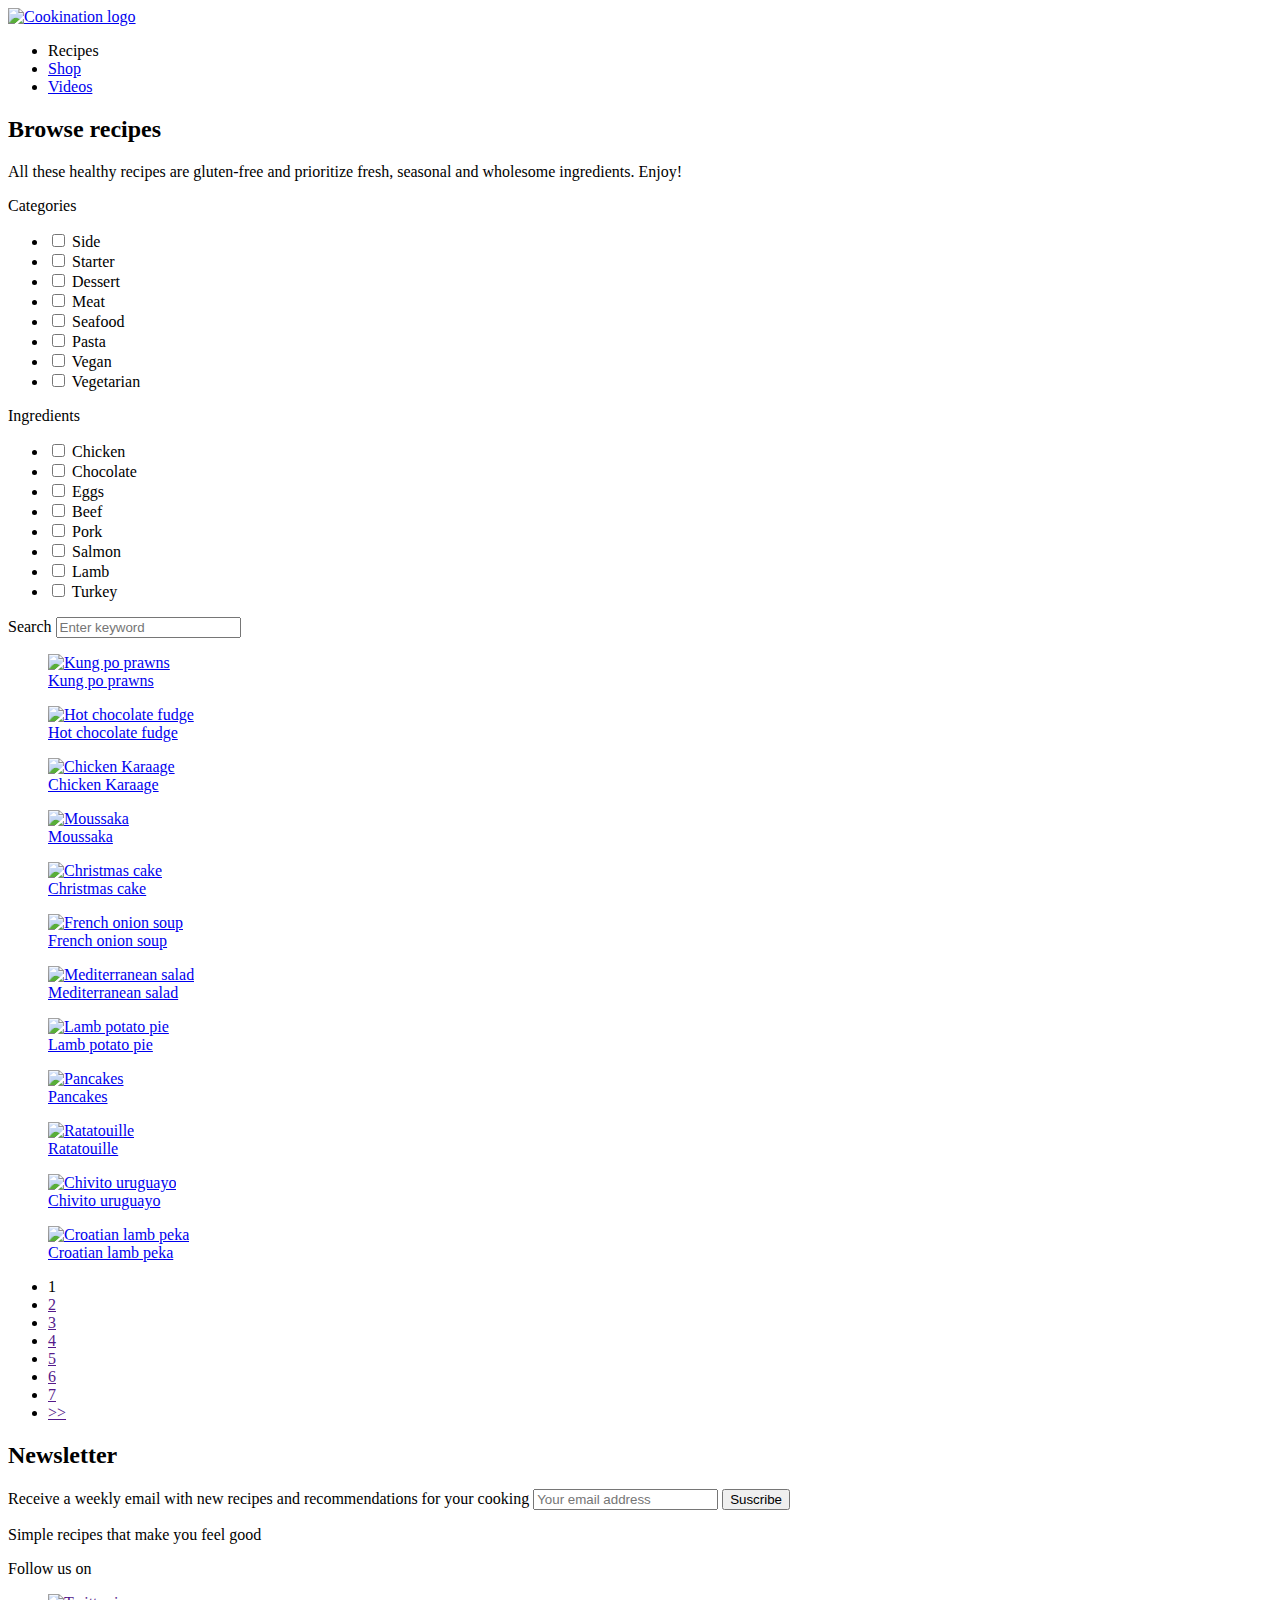
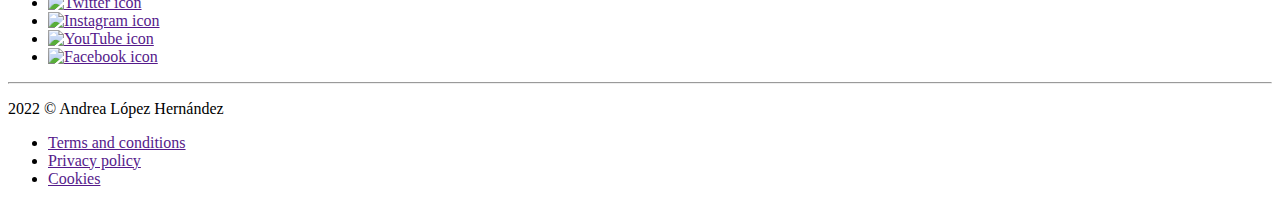
==== recipes.html @ 48779b2d "Add files via upload" ====
<!DOCTYPE html>
<html lang="en">
  <head>
    <meta charset="utf-8">
    <meta name="viewport" content="width=device-width, initial-scale=1">

    <title>Cookination - Recipes</title>

    <link rel="preconnect" href="https://fonts.googleapis.com">
    <link rel="preconnect" href="https://fonts.gstatic.com" crossorigin>
    <link href="https://fonts.googleapis.com/css2?family=Montserrat:wght@400;600;900&display=swap" rel="stylesheet">
    <link rel="stylesheet" href="css/style.css">

    <!-- las tres siguientes líneas son un truco para obtener elementos semánticos de HTML5 que funcionan en versiones de Internet Explorer antiguas -->
    <!--[if lt IE 9]>
      <script src="https://cdnjs.cloudflare.com/ajax/libs/html5shiv/3.7.3/html5shiv.js"></script>
    <![endif]-->
  </head>

  <body id="container_BODY_recipes_shop">
    <header>
      <nav>
        <a href="index.html"><img id="logo" src="img/logos/logo.png" alt="Cookination logo" title="Cookination"></a>
        <ul>
          <li class="current">Recipes</li>
          <li><a href="shop.html">Shop</a></li>
          <li><a href="videos.html">Videos</a></li>
        </ul>
       </nav>
      </header>

      <main id="container_MAIN_recipes_shop">
       <section id="pictures_section">

        <h2>Browse recipes</h2>
        <p>All these healthy recipes are gluten-free and prioritize fresh, seasonal and wholesome ingredients. Enjoy!</p>

        <div id="RECIPES_SHOP">
          <aside>
            <span>Categories</span>
            <ul>
              <li>
               <input type="checkbox" id="side" name="1_side" value="1_side">
               <label for="side">Side</label></li>

              <li>
                <input type="checkbox" id="starter" name="2_starter" value="2_starter">
                <label for="starter">Starter</label>
                </li>

              <li>
                <input type="checkbox" id="dessert" name="3_dessert" value="3_dessert">
                <label for="dessert">Dessert</label>
                
              </li>
              <li>
                <input type="checkbox" id="meat" name="4_meat" value="4_meat">
                <label for="meat">Meat</label>
                
              </li>
              <li>
                <input type="checkbox" id="seafood" name="5_seafood" value="5_seafood">
                <label for="seafood">Seafood</label>
                
              </li>
              <li>
                <input type="checkbox" id="pasta" name="6_pasta" value="6_pasta">
                <label for="pasta">Pasta</label>
                
              </li>
              <li>
                <input type="checkbox" id="vegan" name="7_vegan" value="7_vegan">
                <label for="vegan">Vegan</label>
              </li>
           
              <li>
                <input type="checkbox" id="vegetarian" name="8_vegetarian" value="8_vegetarian">
                <label for="vegetarian">Vegetarian</label>
              </li>
            </ul>

            <span>Ingredients</span>
            <ul>
              <li>
                <input type="checkbox" id="chicken" name="1_chicken" value="1_chicken">
                <label for="chicken">Chicken</label>
              </li>

              <li>
                <input type="checkbox" id="chocolate" name="2_chocolate" value="2_chocolate">
                <label for="chocolate">Chocolate</label>
              </li>

              <li>
                <input type="checkbox" id="eggs" name="3_eggs" value="3_eggs">
                <label for="eggs">Eggs</label>
              </li>

              <li>
                <input type="checkbox" id="beef" name="4_beef" value="4_beef">
                <label for="beef">Beef</label>
              </li>

              <li>
                <input type="checkbox" id="pork" name="5_pork" value="5_pork">
                <label for="pork">Pork</label>
              </li>

              <li>
                <input type="checkbox" id="salmon" name="6_salmon" value="6_salmon">
                <label for="salmon">Salmon</label>
              </li>

              <li>
                <input type="checkbox" id="lamb" name="7_lamb" value="7_lamb">
                <label for="lamb">Lamb</label>
              </li>

              <li>
                <input type="checkbox" id="turkey" name="8_turkey" value="8_turkey">
                <label for="turkey">Turkey</label>
              </li>
            </ul>

            <form id="recipes_shop_search">
              <span>Search</span>
              <input type="search" name="q" placeholder="Enter keyword">
            </form>
          </aside>

        <div class="two_and_three_columns">
          <a href="#">
          <figure>
            <img src="img/meals/kung-po.jpg" alt="Kung po prawns" title="Kung po prawns">
            <figcaption>Kung po prawns</figcaption>
          </figure>
        </a>
          
        <a href="#">
          <figure>
            <img src="img/meals/chocolate-fudge.jpg" alt="Hot chocolate fudge" title="Hot chocolate fudge">
            <figcaption>Hot chocolate fudge</figcaption>
          </figure>
        </a>

        <a href="#">
          <figure>
            <img src="img/meals/chicken-karaage.jpg" alt="Chicken Karaage" title="Chicken Karaage">
            <figcaption>Chicken Karaage</figcaption>
          </figure>
        </a>

        <a href="#">
          <figure>
            <img src="img/meals/moussaka.jpg" alt="Moussaka" title="Moussaka">
            <figcaption>Moussaka</figcaption>
          </figure>
        </a>

        <a href="#">
          <figure>
            <img src="img/meals/christmas-cake.jpg" alt="Christmas cake" title="Christmas cake">
            <figcaption>Christmas cake</figcaption>
          </figure>
        </a>

        <a href="#">
          <figure>
            <img src="img/meals/french-onion.jpg" alt="French onion soup" title="French onion soup">
            <figcaption>French onion soup</figcaption>
          </figure>
        </a>

        <a href="#">
          <figure>
            <img src="img/meals/mediterranean-pasta.jpg" alt="Mediterranean salad" title="Mediterranean salad">
            <figcaption>Mediterranean salad</figcaption>
          </figure>
        </a>

        <a href="#">
          <figure>
            <img src="img/meals/lamb-potato-pie.jpg" alt="Lamb potato pie" title="Lamb potato pie">
            <figcaption>Lamb potato pie</figcaption>
          </figure>
        </a>

        <a href="#">
          <figure>
            <img src="img/meals/pancakes.jpg" alt="Pancakes" title="Pancakes">
            <figcaption>Pancakes</figcaption>
          </figure>
        </a>

        <a href="#">
          <figure>
            <img src="img/meals/ratatouille.jpg" alt="Ratatouille" title="Ratatouille">
            <figcaption>Ratatouille</figcaption>
          </figure>
        </a>

        <a href="#">
        <figure>
          <img src="img/meals/chivito.jpg" alt="Chivito uruguayo" title="Chivito uruguayo">
          <figcaption>Chivito uruguayo</figcaption>
        </figure>
        </a>

        <a href="#">
        <figure>
          <img src="img/meals/lamb-peka.jpg" alt="Croatian lamb peka" title="Croatian lamb peka">
          <figcaption>Croatian lamb peka</figcaption>
        </figure>
        </a>
        </div>
       
       <div id="pages">
       <ul>
        <li>1</li>
        <li><a href="">2</a></li>
        <li><a href="">3</a></li>
        <li><a href="">4</a></li>
        <li><a href="">5</a></li>
        <li><a href="">6</a></li>
        <li><a href="">7</a></li>
        <li><a href="">>></a></li>
      </ul>
    </div>
  </div>
  </section>
      </main>

      <section id="newsletter">
        <h2>Newsletter</h2>
        <form>
          <label for="user_email">Receive a weekly email with new recipes and recommendations for your cooking</label>
            <input type="email" id="user_email" name="newsletter_user_mail" placeholder="Your email address">
            <button type="submit">Suscribe</button>
          </form>
      </section>
    
      <footer>
        <div id="black_footer">
          <p>Simple recipes that make you feel good</p>
          <div id="social_media">
          <p>Follow us on</p>
          <ul>
            <li><a href=""><img src="img/icons/twitter.svg" alt="Twitter icon"></a></li>
            <li><a href=""><img src="img/icons/instagram.svg" alt="Instagram icon"></a></li>
            <li><a href=""><img src="img/icons/youtube.svg" alt="YouTube icon"></a></li>
            <li><a href=""><img src="img/icons/facebook.svg" alt="Facebook icon"></a></li>
          </ul>
        </div>
  
        <hr>
        
        <p><time datetime="2022">2022</time> © Andrea López Hernández</p>
        <ul id="terms_list">
          <li><a href="">Terms and conditions</a></li>
          <li><a href="">Privacy policy</a></li>
          <li><a href="">Cookies</a></li>
        </ul>
      </div>
      </footer>
  </body>
</html>
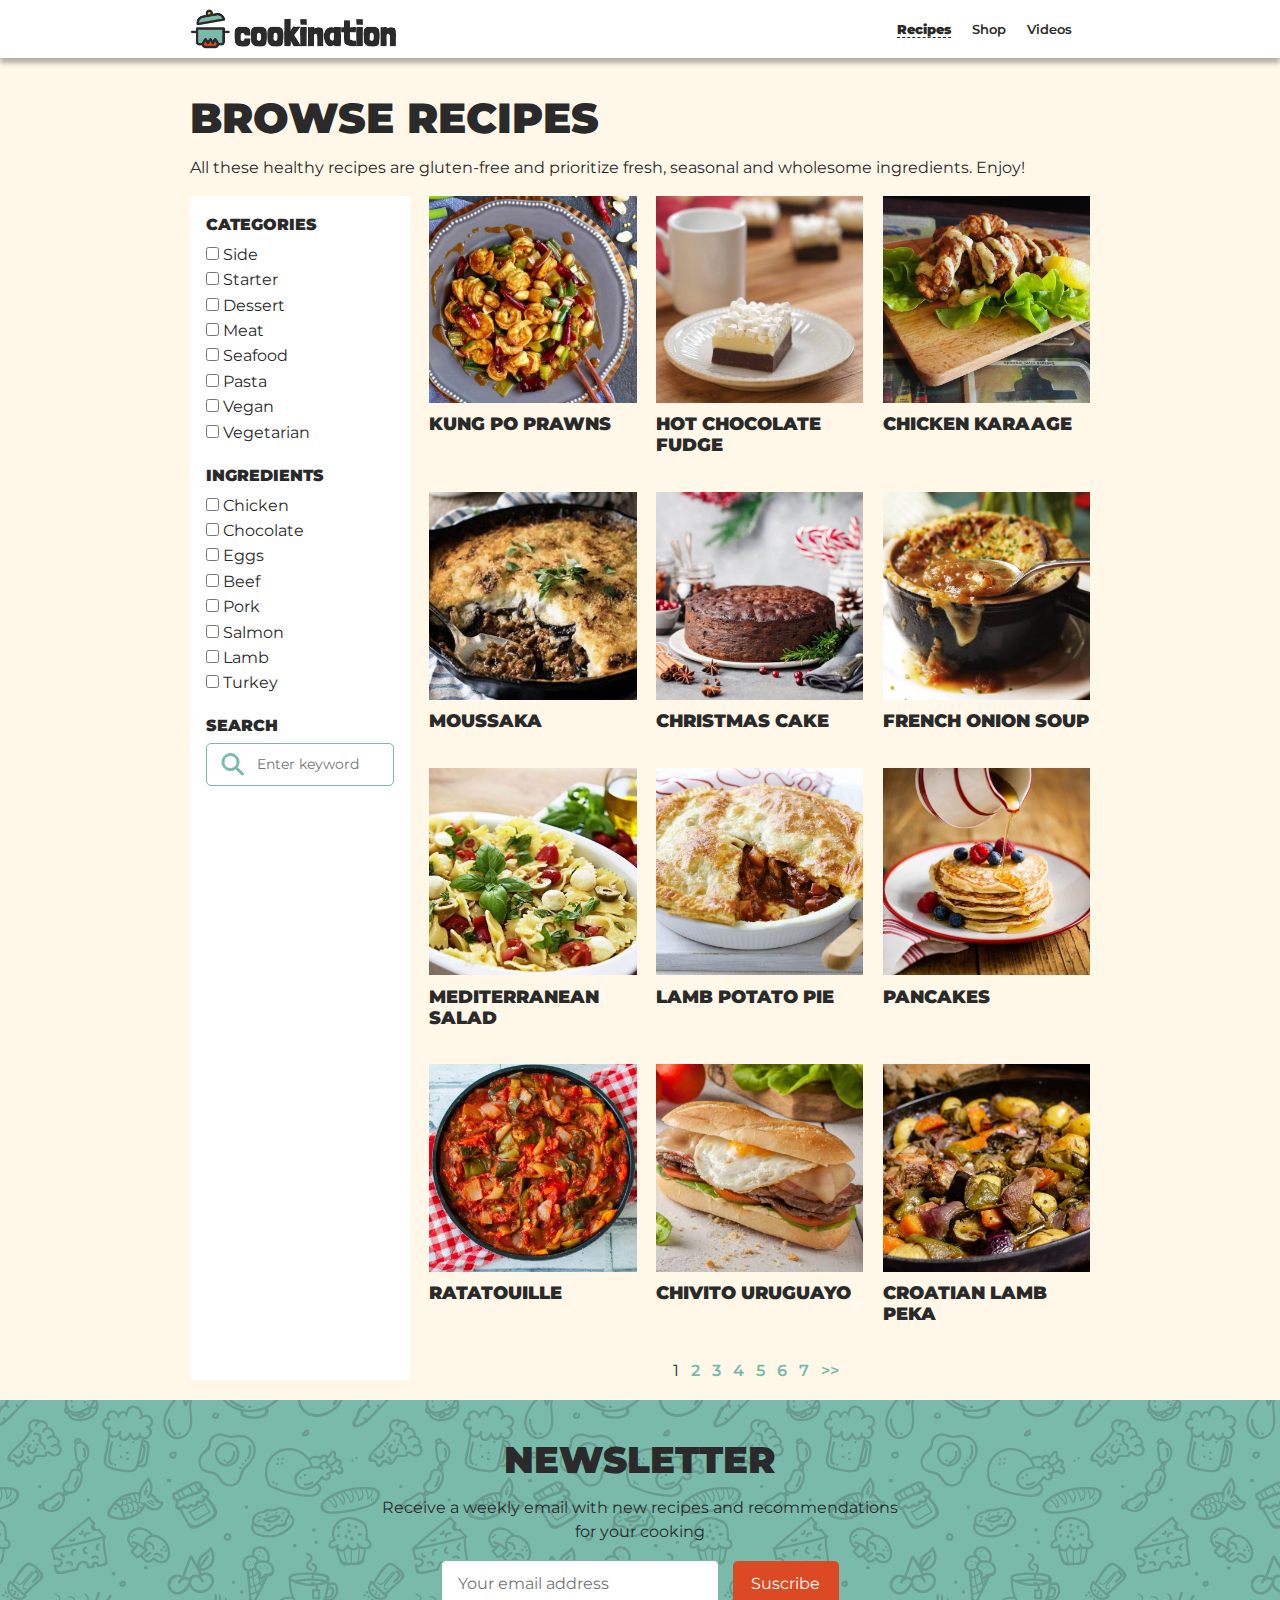
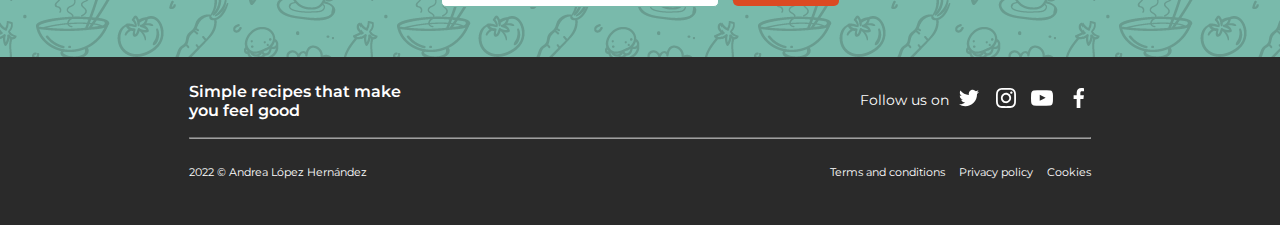
==== commit f1522e01: "Update recipes.html" ====
--- a/recipes.html
+++ b/recipes.html
@@ -215,7 +215,7 @@
         </div>
        
        <div id="pages">
-       <ul>
+       <ol>
         <li>1</li>
         <li><a href="">2</a></li>
         <li><a href="">3</a></li>
@@ -224,7 +224,7 @@
         <li><a href="">6</a></li>
         <li><a href="">7</a></li>
         <li><a href="">>></a></li>
-      </ul>
+      </ol>
     </div>
   </div>
   </section>
@@ -263,4 +263,4 @@
       </div>
       </footer>
   </body>
-</html>+</html>
--- a/css/style.css
+++ b/css/style.css
@@ -0,0 +1,843 @@
+/*Cambios comunes*/
+* {
+    margin: 0;
+    padding: 0;
+    font-family: 'Montserrat', 'Arial Black', sans-serif; 
+}
+
+html, 
+a {
+    color: #2A2A2A;
+}
+
+body {
+    background-color: #FFF7E8;
+}
+
+ul {
+    list-style-type: none;
+    }
+
+a {
+    text-decoration: none;
+    }
+
+header {
+    grid-area: header;
+    position: fixed;
+    z-index: 1000;
+    width: 100%;
+    box-shadow: 0px 5px 5px rgba(0,0,0,0.3);
+    }
+        
+nav {
+    background-color: #FFFFFF;
+    }
+    
+nav img {
+    width: 11em;
+    display: block;
+    margin: auto;
+    padding-top: 0.5em;
+    }
+
+nav ul {
+    padding-top: 0.6em;
+    padding-bottom: 0.5em;
+}
+
+nav li {
+    margin-right: 1.4em;
+}
+
+nav li, 
+footer li {
+    display: inline;
+    }
+    
+nav a {
+    font-weight: 600;
+    }
+
+nav a:hover {
+    color: #79BAAB;
+}
+
+#newsletter {
+    background-color: #79BAAB;
+    grid-area: newsletter;
+    display: block;
+    position: relative;
+    z-index: 0;
+}
+
+#newsletter:before {
+    content: "";
+    background-image: url("../img/doodle.png");
+    opacity: 0.2;
+    top: 0;
+    left: 0;
+    bottom: 0;
+    right: 0;
+    position: absolute;
+    z-index: -1; 
+}  
+
+#newsletter h2,
+#newsletter form {
+    color: #2A2A2A;
+    text-align: center;
+    position: relative;
+    z-index: 1;
+}
+
+#newsletter h2 {
+    padding-top: 1em;
+    margin-bottom: 0.4em;
+}
+
+#newsletter form {
+    margin: 0 auto;
+    max-width: 85vw;
+}
+
+#newsletter label {
+    font-size: 1rem;
+    line-height: 1.5em;
+    display: block;
+}
+
+#newsletter input {
+    color: grey;
+    border-color: lightgray;
+    width: 11em;
+    height: 2.8em;
+    padding-left: 1em;
+    margin-top: 1em;
+    margin-right: 0.6em;
+}
+
+#newsletter button {
+    background-color: #DC4A23;
+    border: none;
+    border-radius: 5px;
+    color: #FFFFFF;
+    width: 6.6em;/*110px;*/
+    height: 2.8em;
+    cursor: pointer;
+}
+
+#newsletter form, 
+#newsletter button {
+    margin-bottom: 1.6em;
+}
+
+#newsletter button:hover {
+    background-color: #EB9781;  
+}
+ 
+#newsletter button:active {
+    background-color: #FFFFFF;
+    color: #EB9781;
+}
+
+footer, 
+footer a {
+    color: #FFFFFF;
+}
+
+footer {
+    grid-area: footer;
+    background-color: #2A2A2A;
+}
+
+#social_media,
+#recipes_shop_search input {
+    font-size: 0.9rem;
+}
+
+#social_media p {
+    font-weight: 400;
+    margin-bottom: 1em;
+    padding-top: 1em;
+}
+
+#social_media ul {
+    margin-bottom: 1em;
+}
+
+#social_media li {
+    padding-left: 0.6em;
+}
+
+#social_media a:hover {
+    opacity: 0.7;
+    cursor: pointer;
+}
+
+footer p:first-child {
+    font-weight: 600;
+    padding-top: 1.5em;
+    margin-bottom: 0;
+}
+
+footer hr {
+    opacity: 0.6;
+}
+
+footer hr + p {
+    font-weight: 400;
+}
+
+footer hr + p, 
+#terms_list {
+    font-size: 0.7rem;
+    padding-top: 1em;
+}
+
+#terms_list li {
+    padding-right: 1em;
+}
+
+#terms_list a:hover {
+    color: #79BAAB;
+}
+
+/*Index.html*/
+
+#container_index {
+    margin: 0 auto;
+    display: grid;
+    grid-template-columns: 1fr;
+    grid-template-rows: 1fr 5fr auto 4fr 3fr;
+    grid-template-areas: 
+    "header"
+    "introsection"
+    "main"
+    "newsletter"
+    "footer";
+}
+
+main {
+    max-width: 95vw;
+    grid-area: main;
+    padding-bottom: 0;
+}
+
+#container_index_main {
+    margin: 0 auto;
+    display: grid;
+    grid-template-columns: 1fr;
+    grid-template-rows: auto auto auto;
+    grid-template-areas: 
+    "pictures"
+    "shop"
+    "pick";
+}
+
+#pictures_section h2:first-child {
+    margin-top: 1em;
+}
+
+main section {
+    margin-bottom: 1em;
+}
+
+#intro_section {
+    grid-area: introsection;
+    background-image: url("../img/knife-bg.jpg");
+    background-repeat: no-repeat;
+    background-size: cover;
+    display: flex;
+    align-items: center;
+    justify-content: center;
+}
+
+#intro_section h1 {
+    font-size: 3rem;
+    padding-top: 1em;
+}
+
+#intro_section input,
+#pick_of_the_week a,
+#newsletter input,
+#recipes_shop_search input {
+    border: 1px solid #79BAAB;
+    border-radius: 5px;
+    background-color: #FFFFFF;
+}
+
+#intro_section form {
+    margin: 2em auto;
+}
+
+
+#intro_section input,
+#pick_of_the_week h2,
+#newsletter input,
+#newsletter button {
+    font-size: 1rem;
+}
+
+#intro_section input,
+#recipes_shop_search input {
+    background-image: url("../img/icons/search.svg");
+    background-repeat: no-repeat;
+    background-position: 1em;
+    padding: 0 3.2em;
+}
+
+#intro_section input {
+    display: block;
+    margin: auto;
+    height: 3.5em;
+}
+
+#intro_section > div {
+    width: 92vw;
+}
+
+#pictures_section {
+    grid-area: pictures;
+}
+
+nav ul,
+h1,
+h2,
+footer p,
+footer ul {
+    text-align: center;
+}
+
+h2 {  
+    font-size: 2.3rem;
+}
+
+.deco_line {
+    display: flex;
+    flex-direction: row;
+    padding-bottom: 1em /*40px*/;
+}
+
+h2.deco_line:before, 
+h2.deco_line:after {
+    content: "";
+    flex: 1 ;
+    border-bottom: 3px solid #2A2A2A;
+    margin: auto;
+  }
+
+h2.deco_line:before {
+    margin-right: 15px;
+  }
+
+h2.deco_line:after {
+    margin-left: 15px
+  }
+
+h2, 
+.two_columns figcaption,
+.two_and_three_columns figcaption,
+aside span,
+.video_h3 {
+    text-transform: uppercase;
+    font-weight: 900;
+}
+
+#pictures_section img {
+    margin-bottom: 0.4em;
+}
+
+figcaption {
+    font-size: 1.1rem;
+    margin-bottom: 1em;
+}
+
+.two_columns a:hover,
+.two_and_three_columns a:hover {
+    color: #79BAAB;
+    opacity: 0.8;
+}
+
+.two_columns a:active,
+.two_and_three_columns a:active {
+    opacity: 0.5;
+}
+
+.two_columns,
+.two_and_three_columns {
+    display: grid;
+    grid-template-columns: 1fr 1fr;
+    grid-gap: 1.2em;
+    justify-content: center;
+}
+
+.two_columns img,
+.two_and_three_columns img {
+    width: 100%;
+    max-height: 100%;
+}
+
+section#shop_section {
+    display: flex;
+    align-items: center;
+    justify-content: center;
+    grid-area: shop;
+    background-image: url("../img/shop-bg.jpg");
+    background-size: cover;
+    text-align: center;
+}
+
+#shop_section div {
+    background-color: #FFFFFF;
+    /*max-width: 60%;
+    max-height: 50%;*/
+    box-shadow: 5px 5px 5px rgba(0,0,0,0.3);
+    margin: 3em 1.5em;
+    padding: 2em 3em/*50px 60px*/;
+    line-height: 1.6rem;
+}
+
+#shop_section h2 {
+    padding-bottom: 0.5em;
+}
+
+#shop_section p + p {
+    margin-top: 1em;
+}
+
+#shop_section a {
+    color: #DC4A23;
+    font-weight: 600;
+}
+
+#shop_section a:hover {
+    color:#EB9781;
+}
+
+#shop_section p:last-child {
+    margin-bottom: 2em;
+}
+
+section#pick_of_the_week {
+    grid-area: pick;
+    display: grid;
+    grid-template-columns: 1fr;
+    grid-template-rows: 2fr;
+}
+
+#pick_of_the_week h2{
+    font-weight: 400;
+    text-align: left;
+    padding-top: 2em;
+}
+
+#pick_of_the_week img {
+    width: 100%;
+    max-height: 100%;
+}
+
+#pick_of_the_week h3 {
+    font-size: 2.3rem;
+}
+
+#pick_of_the_week p {
+    line-height: 1.5rem;
+    margin-top: 0.7em/*10px*/;
+}
+
+#pick_of_the_week p + p {
+    margin: 1.7em/*30px*/ 0;
+}
+
+#pick_of_the_week a {
+    padding: 0.8em 1.6em;
+    color: #79BAAB;
+    /*margin-bottom: 2em;*/
+}
+
+#pick_of_the_week a:hover {
+    background-color: #79BAAB;
+    color: #FFFFFF;
+}
+
+/* Media queries index.html */
+
+/*tablet*/
+@media screen and (min-width: 768px) {
+    #newsletter label {
+        margin: 0 auto;
+        width: 35em/*560px*/;
+    }
+    #newsletter input {
+        width: 15em;
+    }
+}
+
+/*Desktop*/
+@media screen and (min-width: 1024px) {
+    #container_index_main{
+        max-width: 900px;
+        margin: 0 auto;
+    }
+
+    header {
+        background-color: #FFFFFF;
+        /*position: fixed;*/
+        /*margin: 0;*/
+    }
+
+    nav {
+        max-width: 900px;
+        margin: 0 auto;
+        display: grid;
+        grid-template-columns: 1fr 1fr;
+        grid-template-areas: "nav_img nav_ul";
+        align-items: center;
+    }
+
+    nav img {
+        grid-area: nav_img;
+        width: 208px;/*13em;*/
+        /*padding-top: 0.5em;
+        padding-bottom: 0.5em;*/
+        padding: 0.5em 0;
+        margin: 0;
+        }
+    
+    nav ul {
+        grid-area: nav_ul;
+        text-align: right;
+        font-size: 0.8rem;
+    }
+
+    #container_index {
+        /*display: grid;*/
+        /*grid-template-columns: 1fr;*/
+        grid-template-rows: 0.1fr 1.5fr auto 1fr 0.55fr;
+    }
+
+    /*#container_index_main {
+        /*display: grid;*/
+        /*grid-template-columns: auto;
+        grid-template-rows: auto auto auto;
+    }*/
+   
+    #intro_section input {
+        width: 360px;/*20em;*/
+    }
+
+    #intro_section h1 {
+        margin: 0 auto;
+        width: 460px;/*10em;*/
+    }
+
+    .two_columns {
+        grid-template-columns: 1fr 1fr 1fr 1fr;
+        grid-gap: 1em;
+        /*margin: 0 auto;*/
+    }
+
+    #shop_section div {
+        max-height: 45%;
+        max-width: 50%;
+    }
+
+    /*#shop_section p:last-child {
+    margin-bottom: 2em;
+    }*/
+
+    #pick_of_the_week > div {
+        display: grid;
+        grid-template-columns: 1fr 1fr;
+        grid-gap: 1.2em;
+        align-items: center;
+        justify-content: center;
+        /*margin: 0 auto;*/
+    }
+
+    #newsletter label {
+        width: 530px;
+    }
+
+    #newsletter input {
+        width: 260px;
+    }
+
+    #black_footer {
+        max-width: 900px;
+        margin: auto;
+        display: grid;
+        grid-template-columns: 1fr 1fr;
+        grid-template-rows: 1fr 0.3fr 0.6fr;
+        grid-template-areas: 
+        "simple_recipes social_media"
+        "hr hr"
+        "student_name terms_and_conditions";
+        align-items: center;
+        justify-content: center;
+    }
+
+    #black_footer > p:first-child {
+        grid-area: simple_recipes;
+        width: 50%;
+    }
+
+    #black_footer > p {
+        text-align: left;
+        /*align-items: center;*/
+        padding-top: 1em;
+    }
+
+    #black_footer ul {
+        text-align: right;
+        /*align-items: center;
+        justify-content: center;*/
+    }
+
+    div#social_media {
+        grid-area: social_media;
+        display: flex;
+        flex-direction: row;
+        align-items: center;
+        justify-content: flex-end;
+        margin-top: 1em;
+    }
+
+    #social_media ul {
+        padding-top: 1em;
+    }
+
+    /*#social_media li {
+        display: inline-flex;
+    }*/
+
+    footer hr {
+        margin: auto;
+        grid-area: hr;
+        /*height: 0;*/
+        width: 900px;
+    }
+
+    footer hr + p {
+        grid-area: student_name;
+    }
+
+    footer hr + ul {
+        grid-area: terms_and_conditions;
+    }
+
+    #terms_list li:last-child {
+        padding-right: 0;
+    }
+}
+
+/*recipes.html / shop.html */
+
+.current {
+    /*color: #2A2A2A;*/
+    border-bottom: 1px dashed #2A2A2A;
+    font-weight: 900;
+}
+
+#container_BODY_recipes_shop {
+    display: grid;
+    grid-template-columns: 1fr;
+    grid-template-rows: 0.2fr auto 1fr 0.80fr/*0.75fr*/;
+    grid-template-areas:
+    "header"
+    "main_recipes_shop"
+    "newsletter"
+    "footer";
+}
+
+#container_MAIN_recipes_shop {
+    margin: 0 auto;
+    grid-area: main_recipes_shop;
+}
+
+#RECIPES_SHOP {
+    display: grid;
+    grid-template-columns: 0 1fr;
+    grid-template-rows: 1.95fr 0.05fr;
+    grid-template-areas: 
+    "aside pictures"
+    "pages pages";
+}
+
+#RECIPES_SHOP aside {
+    opacity: 0;
+}
+
+#container_MAIN_recipes_shop h2 {
+    font-size: 2.6rem;
+    padding-top: 0.4em;
+    padding-bottom: 0.3em;
+}
+
+#pictures_section h2 + p {
+    text-align: center;
+    line-height: 1.5;
+    padding-bottom: 1em /*20px*/;
+}
+
+div#pages {
+    grid-area: pages;
+    margin: 0 auto;
+}
+
+#pages li {
+    display: inline;
+    padding-right: 0.5em/*8px*/;
+}
+
+#pages a {
+    color: #79BAAB;
+    font-weight: 600;
+}
+
+#pages a:hover {
+    color: #C5E1DB;
+}
+
+aside {
+    grid-area: aside;
+    background-color: #FFFFFF;
+}
+
+@media screen and (min-width: 1024px) {
+    #container_MAIN_recipes_shop {
+        max-width: 900px;
+    }
+
+    #RECIPES_SHOP {
+        /*display: grid;*/
+        grid-template-columns: 0.25fr 0.75fr;
+        grid-template-rows: 0.98fr 0.02fr;
+        grid-template-areas: 
+        "aside pictures"
+        "aside pages";
+        grid-gap: 1.2em;
+    }
+
+    #container_MAIN_recipes_shop h2,
+    #container_MAIN_recipes_shop h2 + p {
+        text-align: left;
+    }
+
+    #container_MAIN_recipes_shop h2 {
+        padding-top: 0;
+    }
+
+    #container_BODY_recipes_shop {
+        grid-template-rows: 0.2fr auto 1fr 0.65fr;
+    }
+
+    .two_and_three_columns {
+        /*display: grid;*/
+        grid-template-columns: 1fr 1fr 1fr;
+        }
+
+    #RECIPES_SHOP aside {
+        opacity: unset;
+        padding: 1.2em 1em;
+        }
+
+    aside span {
+        margin: 1em 0;
+    }
+
+    aside li {
+        padding: 0.2em 0;
+    }
+
+    aside ul {
+        margin: 0.5em 0 1.3em;
+    }
+
+    #recipes_shop_search input {
+        padding: 0.8em 0 0.8em 3.5em;
+        width: 100%;
+        margin: 0.5em 0;
+    }
+    
+    #recipes_shop_search span {
+        margin-bottom: 1em;
+        }
+}
+
+/*videos.html*/
+
+#VIDEOS {
+    display: grid;
+    grid-template-columns: 1fr;
+    grid-gap: 1.5em;
+}
+
+#videos_columns li {
+    background-color: #FFFFFF;
+    margin-bottom: 1em;
+    display: grid;
+    grid-template-columns: auto;
+    grid-template-rows: 1.3fr 1fr;
+    grid-template-areas: 
+    "div_iframe"
+    "text_iframe";
+}
+
+.div_iframe {
+    grid-area: div_iframe;
+    height: 100%;
+}
+
+.text_iframe {
+    grid-area: text_iframe;
+    height: fit-content;
+}
+
+iframe {
+    border: 0;
+    width: 100%;
+    height: 100%;
+}
+
+#videos_columns p {
+    line-height: 1.6em;
+    padding-bottom: 1em;
+}
+
+#videos_columns h3,
+#videos_columns p {
+    padding-left: 1em;
+    padding-right: 1em;
+}
+
+.video_h3 {
+    margin: 0.5em 0;
+}
+
+/*media querie videos.html*/
+
+@media screen and (min-width: 500px /*1024px*/) {
+    #videos_columns li {
+        grid-template-rows: 2fr 1fr;
+            }
+    }
+
+@media screen and (min-width: 768px /*1024px*/) {
+    #videos_columns {
+        display: grid;
+        grid-template-columns: 1fr 1fr;
+        grid-template-rows: 1fr 1fr 1fr;
+        grid-gap: 1.2em; 
+        }
+
+    #videos_columns li {
+        grid-template-rows: 1fr 1fr;
+        }
+    }
+@media screen and (min-width: 1024px) {
+    #videos_columns li {
+    grid-template-rows: 1.3fr 1fr;
+        }
+    }
